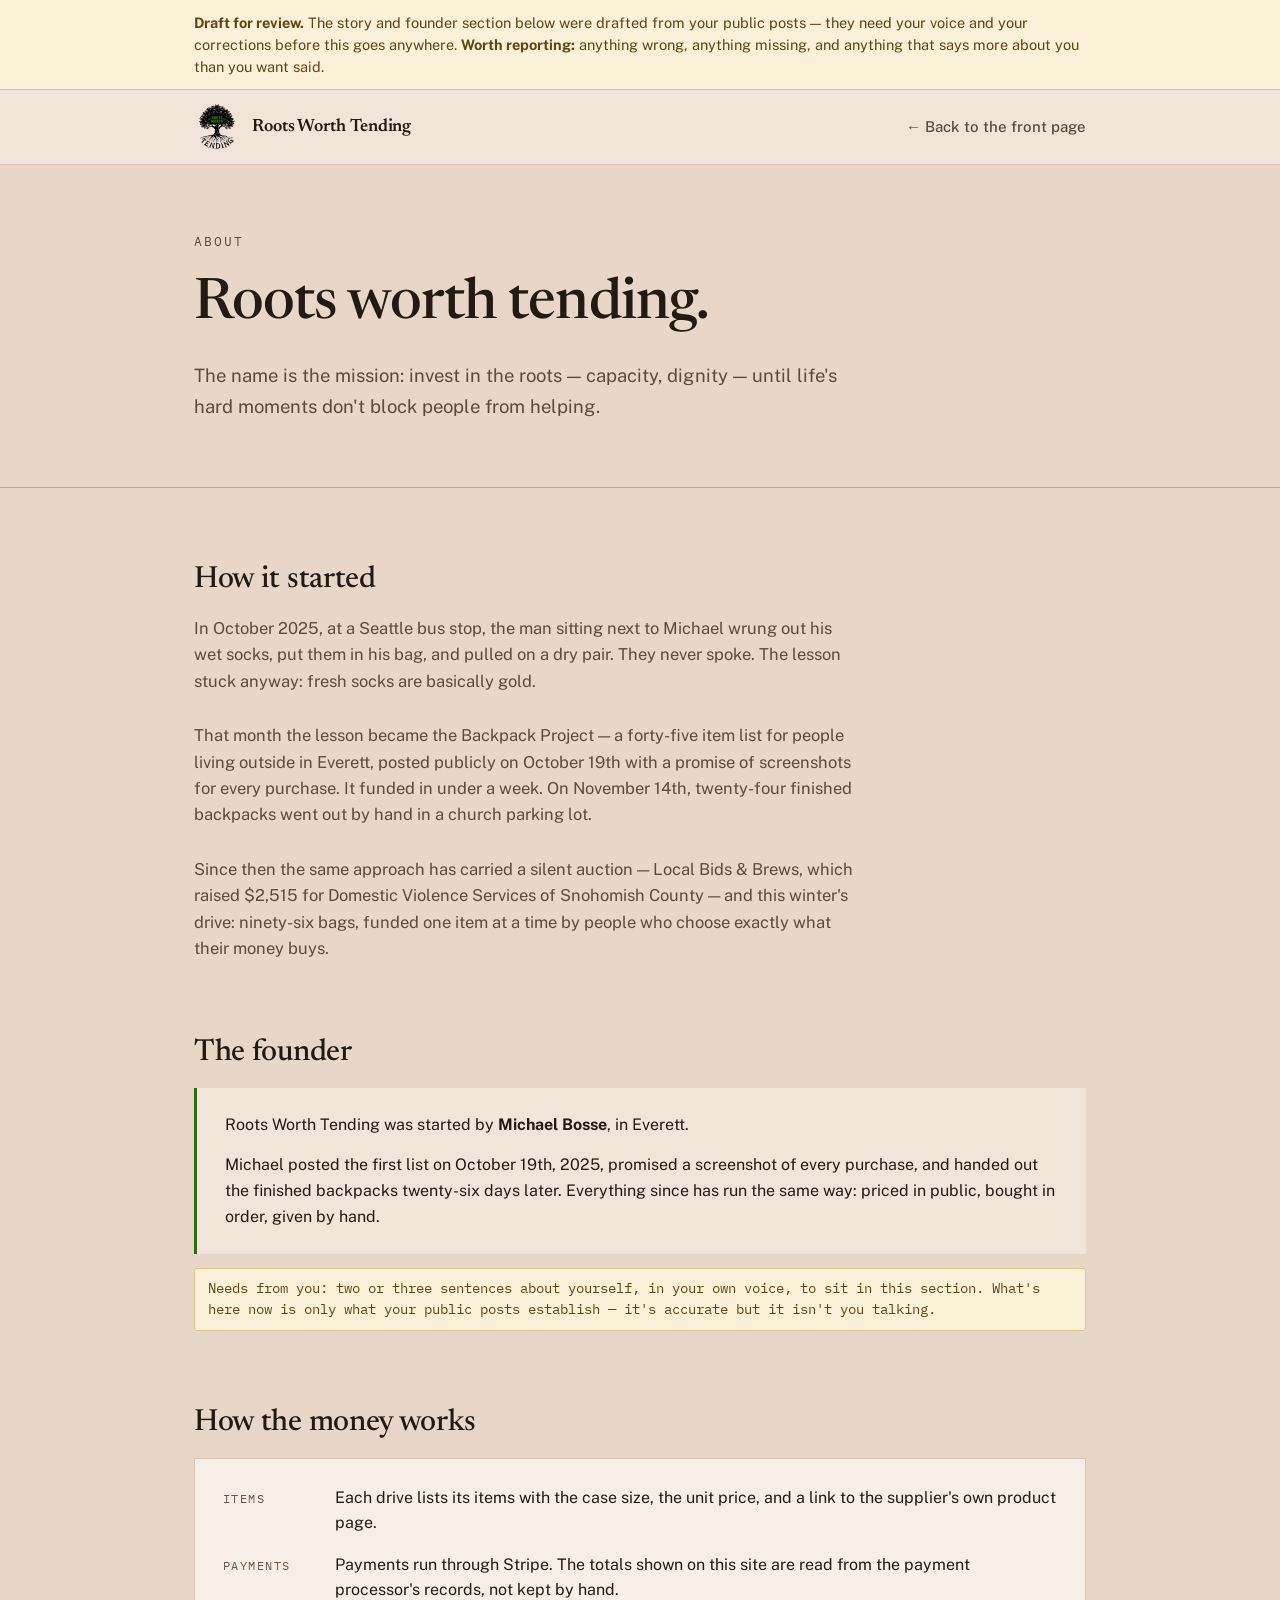
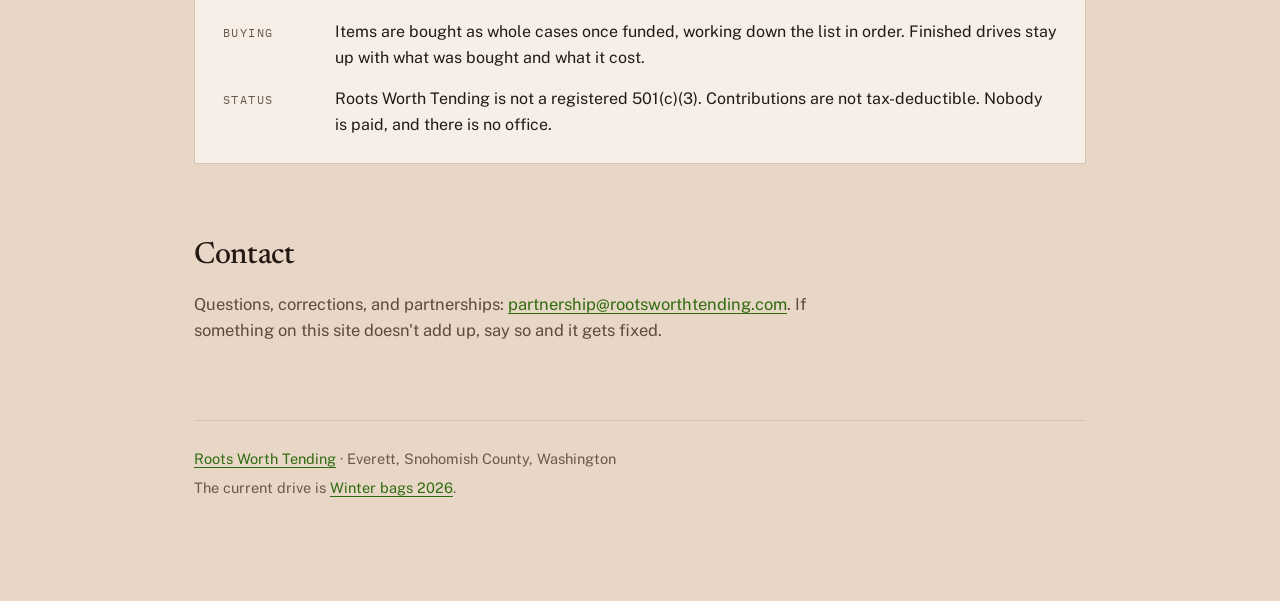
==== about.html @ d93eb004 "Create about.html" ====
<!doctype html>
<html lang="en">
<head>
<meta charset="utf-8">
<meta name="viewport" content="width=device-width,initial-scale=1">
<title>About &middot; Roots Worth Tending</title>
<meta name="description" content="How Roots Worth Tending started, who runs it, and how the money works.">
<link rel="preconnect" href="https://fonts.googleapis.com">
<link rel="preconnect" href="https://fonts.gstatic.com" crossorigin>
<link rel="stylesheet" href="https://fonts.googleapis.com/css2?family=Newsreader:ital,opsz,wght@0,6..72,400;0,6..72,500;0,6..72,600;1,6..72,400;1,6..72,500&family=Public+Sans:wght@400;500;600;700&family=IBM+Plex+Mono:wght@400;500;600&display=swap">
<link rel="stylesheet" href="style.css">
</head>
<body>

<div class="preview">
  <p><strong>Draft for review.</strong> The story and founder section below were drafted from your public posts &mdash; they need your voice and your corrections before this goes anywhere. <strong>Worth reporting:</strong> anything wrong, anything missing, and anything that says more about you than you want said.</p>
</div>

<div class="topbar">
  <div class="topbar-inner">
    <div class="brandline">
      <div class="logoslot" aria-hidden="true">LOGO<br>HERE</div>
      <a class="brandname" href="index.html">Roots Worth Tending</a>
    </div>
    <a class="backlink" href="index.html">&larr; Back to the front page</a>
  </div>
</div>

<header class="hero">
  <div class="hero-inner">
    <p class="eyebrow">About</p>
    <h1>Roots worth tending.</h1>
    <p class="lede">The name is the mission: invest in the roots &mdash; capacity, dignity &mdash; until life's hard moments don't block people from helping.</p>
  </div>
</header>

<div class="wrap">

  <section aria-labelledby="start-h">
    <h2 id="start-h">How it started</h2>
    <p class="sec-note" style="max-width:66ch;">In October 2025, at a Seattle bus stop, the man sitting next to Michael wrung out his wet socks, put them in his bag, and pulled on a dry pair. They never spoke. The lesson stuck anyway: fresh socks are basically gold.</p>
    <p class="sec-note" style="max-width:66ch;">That month the lesson became the Backpack Project &mdash; a forty-five item list for people living outside in Everett, posted publicly on October 19th with a promise of screenshots for every purchase. It funded in under a week. On November 14th, twenty-four finished backpacks went out by hand in a church parking lot.</p>
    <p class="sec-note" style="max-width:66ch;">Since then the same approach has carried a silent auction &mdash; Local Bids &amp; Brews, which raised $2,515 for Domestic Violence Services of Snohomish County &mdash; and this winter's drive: ninety-six bags, funded one item at a time by people who choose exactly what their money buys.</p>
  </section>

  <section aria-labelledby="founder-h">
    <h2 id="founder-h">The founder</h2>
    <div class="disclosure">
      <p>Roots Worth Tending was started by <strong>Michael Bosse</strong>, in Everett.</p>
      <p>Michael posted the first list on October 19th, 2025, promised a screenshot of every purchase, and handed out the finished backpacks twenty-six days later. Everything since has run the same way: priced in public, bought in order, given by hand.</p>
    </div>
    <p class="needs">Needs from you: two or three sentences about yourself, in your own voice, to sit in this section. What's here now is only what your public posts establish &mdash; it's accurate but it isn't you talking.</p>
  </section>

  <section aria-labelledby="money-h">
    <h2 id="money-h">How the money works</h2>
    <div class="money">
      <ul>
        <li><span class="k">Items</span><span class="v">Each drive lists its items with the case size, the unit price, and a link to the supplier's own product page.</span></li>
        <li><span class="k">Payments</span><span class="v">Payments run through Stripe. The totals shown on this site are read from the payment processor's records, not kept by hand.</span></li>
        <li><span class="k">Buying</span><span class="v">Items are bought as whole cases once funded, working down the list in order. Finished drives stay up with what was bought and what it cost.</span></li>
        <li><span class="k">Status</span><span class="v">Roots Worth Tending is not a registered 501(c)(3). Contributions are not tax-deductible. Nobody is paid, and there is no office.</span></li>
      </ul>
    </div>
  </section>

  <section aria-labelledby="contact-h">
    <h2 id="contact-h">Contact</h2>
    <p class="sec-note">Questions, corrections, and partnerships: <a href="mailto:partnership@rootsworthtending.com">partnership@rootsworthtending.com</a>. If something on this site doesn't add up, say so and it gets fixed.</p>
  </section>

  <footer>
    <p><a href="index.html">Roots Worth Tending</a> &middot; Everett, Snohomish County, Washington</p>
    <p>The current drive is <a href="winter-2026.html">Winter bags 2026</a>.</p>
  </footer>

</div>
</body>
</html>
---- style.css ----
:root{
  --paper:#E8D7C6; --surface:#F7EFE7; --surface-2:#F1E5D9;
  --ink:#231A14; --ink-2:#5C4A3D; --ink-3:#6B584A;
  --rule:#D6C3B0; --rule-strong:#BFA894;
  --accent:#2F6B10; --accent-hover:#24540C; --accent-soft:#DCE7CE; --accent-ink:#FFFFFF;
  --notice:#FBF0D8; --notice-rule:#DFC489; --notice-ink:#5E4713;
  --shadow:0 1px 2px rgba(60,40,26,.07), 0 4px 16px rgba(60,40,26,.06);
}
@media (prefers-color-scheme: dark){
  :root:not([data-theme="light"]){
    --paper:#15100C; --surface:#211812; --surface-2:#1B140F;
    --ink:#EFE4D9; --ink-2:#B6A392; --ink-3:#9C8877;
    --rule:#38291F; --rule-strong:#4A382B;
    --accent:#8FCB63; --accent-hover:#A9DC82; --accent-soft:#26301C; --accent-ink:#10160B;
    --notice:#241C0C; --notice-rule:#4C3D19; --notice-ink:#E4CE96;
    --shadow:0 1px 2px rgba(0,0,0,.5), 0 4px 16px rgba(0,0,0,.38);
  }
}
:root[data-theme="dark"]{
  --paper:#15100C; --surface:#211812; --surface-2:#1B140F;
  --ink:#EFE4D9; --ink-2:#B6A392; --ink-3:#9C8877;
  --rule:#38291F; --rule-strong:#4A382B;
  --accent:#8FCB63; --accent-hover:#A9DC82; --accent-soft:#26301C; --accent-ink:#10160B;
  --notice:#241C0C; --notice-rule:#4C3D19; --notice-ink:#E4CE96;
  --shadow:0 1px 2px rgba(0,0,0,.5), 0 4px 16px rgba(0,0,0,.38);
}
*{box-sizing:border-box;}
body{margin:0;background:var(--paper);color:var(--ink);
  font-family:"Public Sans","Helvetica Neue",Arial,sans-serif;
  font-size:17px;line-height:1.6;-webkit-font-smoothing:antialiased;}
.wrap{max-width:940px;margin:0 auto;padding:0 24px 96px;}
a{color:var(--accent);text-underline-offset:3px;text-decoration-thickness:1px;}
a:hover{color:var(--accent-hover);}
:focus-visible{outline:2.5px solid var(--accent);outline-offset:3px;border-radius:2px;}
.skip{position:absolute;left:-9999px;top:0;background:var(--surface);color:var(--ink);padding:12px 18px;z-index:20;border:1px solid var(--rule);}
.skip:focus{left:12px;top:12px;}
.num{font-family:"IBM Plex Mono",ui-monospace,Menlo,monospace;font-variant-numeric:tabular-nums;}

.preview{background:var(--notice);border-bottom:1px solid var(--notice-rule);color:var(--notice-ink);font-size:14.5px;line-height:1.5;}
.preview p{max-width:940px;margin:0 auto;padding:12px 24px;}

.topbar{border-bottom:1px solid var(--rule);background:var(--surface-2);}
.topbar-inner{max-width:940px;margin:0 auto;padding:14px 24px;display:flex;flex-wrap:wrap;gap:12px 28px;align-items:center;justify-content:space-between;}
.brandline{display:flex;align-items:center;gap:12px;}
.logoslot{width:46px;height:46px;flex:0 0 auto;border:0;font-size:0;color:transparent;
  background:url("logo.png") no-repeat center/contain;}
@media (prefers-color-scheme: dark){
  :root:not([data-theme="light"]) .logoslot{background-image:url("logo-dark.png");}
}
:root[data-theme="dark"] .logoslot{background-image:url("logo-dark.png");}
.brandname{font-family:Newsreader,Georgia,serif;font-size:1.12rem;font-weight:600;letter-spacing:-.005em;text-decoration:none;color:var(--ink);}
.brandname:hover{color:var(--accent);}
nav ul{list-style:none;display:flex;flex-wrap:wrap;gap:22px;margin:0;padding:0;font-size:15px;}
nav a{text-decoration:none;color:var(--ink-2);font-weight:500;}
nav a:hover,nav a[aria-current]{color:var(--accent);}
.backlink{font-size:15px;font-weight:500;color:var(--ink-2);text-decoration:none;}
.backlink:hover{color:var(--accent);}

header.hero{border-bottom:1px solid var(--rule-strong);background:var(--paper);}
.hero-inner{max-width:940px;margin:0 auto;padding:66px 24px 48px;}
.eyebrow{font-family:"IBM Plex Mono",monospace;font-size:12.5px;letter-spacing:.16em;text-transform:uppercase;color:var(--ink-2);margin:0 0 24px;}
h1{font-family:Newsreader,Georgia,serif;font-weight:500;font-size:clamp(2.3rem,5.4vw,3.55rem);
  line-height:1.07;letter-spacing:-.017em;margin:0 0 24px;text-wrap:balance;max-width:22ch;}
h1.quote{font-style:italic;max-width:20ch;}
.lede{font-size:18.5px;line-height:1.66;color:var(--ink-2);max-width:60ch;margin:0 0 18px;}
.lede strong{color:var(--ink);font-weight:600;}
.hero-note{font-family:"IBM Plex Mono",monospace;font-size:13px;color:var(--ink-3);margin:26px 0 0;padding-top:18px;border-top:1px solid var(--rule);}

section{margin-top:68px;}
h2{font-family:Newsreader,Georgia,serif;font-weight:500;font-size:1.9rem;letter-spacing:-.01em;margin:0 0 10px;text-wrap:balance;}
.sec-note{color:var(--ink-2);margin:0 0 28px;max-width:64ch;font-size:16.5px;}

.band{display:grid;grid-template-columns:repeat(auto-fit,minmax(160px,1fr));gap:1px;background:var(--rule);border:1px solid var(--rule);}
.band > div{background:var(--surface);padding:18px 20px;}
.band dt{font-family:"IBM Plex Mono",monospace;font-size:11px;letter-spacing:.13em;text-transform:uppercase;color:var(--ink-3);margin:0 0 7px;}
.band dd{margin:0;font-family:"IBM Plex Mono",monospace;font-variant-numeric:tabular-nums;font-size:23px;font-weight:500;letter-spacing:-.02em;line-height:1.2;}
.band dd small{display:block;font-size:13px;font-weight:400;color:var(--ink-2);letter-spacing:0;margin-top:6px;font-family:"Public Sans",sans-serif;}

.steps{list-style:none;margin:0;padding:0;counter-reset:s;display:flex;flex-direction:column;gap:1px;background:var(--rule);border:1px solid var(--rule);}
.steps li{background:var(--surface);padding:22px 26px;display:flex;gap:20px;align-items:flex-start;}
.steps .n{counter-increment:s;font-family:"IBM Plex Mono",monospace;font-variant-numeric:tabular-nums;font-size:13px;font-weight:600;color:var(--accent);flex:0 0 auto;padding-top:3px;}
.steps .n::before{content:counter(s,decimal-leading-zero);}
.steps.plain .n::before{content:"—";}
.steps h3{font-family:"Public Sans",sans-serif;font-size:17px;font-weight:700;margin:0 0 6px;}
.steps p{margin:0;color:var(--ink-2);font-size:16px;line-height:1.6;max-width:62ch;}

.efforts{display:flex;flex-direction:column;gap:14px;}
.effort{background:var(--surface);border:1px solid var(--rule);box-shadow:var(--shadow);padding:26px 28px;}
.effort-head{display:flex;flex-wrap:wrap;gap:6px 18px;align-items:baseline;justify-content:space-between;}
.effort h3{font-family:Newsreader,Georgia,serif;font-weight:600;font-size:1.4rem;margin:0;letter-spacing:-.006em;}
.effort h3 a{text-decoration:none;color:var(--ink);}
.effort h3 a:hover{color:var(--accent);text-decoration:underline;}
.when{font-family:"IBM Plex Mono",monospace;font-size:13px;color:var(--ink-3);white-space:nowrap;}
.effort p{margin:12px 0 0;color:var(--ink-2);font-size:16px;max-width:64ch;}
.effort-figs{display:grid;grid-template-columns:repeat(auto-fit,minmax(130px,1fr));gap:1px;background:var(--rule);border:1px solid var(--rule);margin-top:18px;}
.effort-figs > div{background:var(--surface-2);padding:13px 16px;}
.effort-figs dt{font-family:"IBM Plex Mono",monospace;font-size:10.5px;letter-spacing:.12em;text-transform:uppercase;color:var(--ink-3);margin:0 0 5px;}
.effort-figs dd{margin:0;font-family:"IBM Plex Mono",monospace;font-variant-numeric:tabular-nums;font-size:19px;font-weight:500;}
.status-chip{display:inline-flex;align-items:center;gap:8px;font-family:"IBM Plex Mono",monospace;font-size:11.5px;
  letter-spacing:.12em;text-transform:uppercase;background:var(--accent-soft);color:var(--accent);padding:5px 11px;border-radius:2px;font-weight:600;margin-bottom:14px;}
.chip-done{background:var(--surface-2);color:var(--ink-3);border:1px solid var(--rule-strong);}
.dot{width:7px;height:7px;border-radius:50%;background:var(--accent);}
.go{display:inline-block;margin-top:20px;font-weight:600;font-size:16px;background:var(--accent);color:var(--accent-ink);
  border:1px solid var(--accent);padding:11px 24px;border-radius:3px;text-decoration:none;transition:background .15s ease;}
.go:hover{background:var(--accent-hover);border-color:var(--accent-hover);color:var(--accent-ink);}
.go-quiet{background:transparent;color:var(--accent);border:1px solid var(--rule-strong);}
.go-quiet:hover{background:var(--accent-soft);color:var(--accent);border-color:var(--accent);}

.contents{list-style:none;margin:0;padding:0;display:grid;grid-template-columns:repeat(auto-fit,minmax(240px,1fr));gap:1px;background:var(--rule);border:1px solid var(--rule);}
.contents li{background:var(--surface);padding:16px 18px;display:flex;gap:14px;align-items:baseline;}
.contents .qty{font-family:"IBM Plex Mono",monospace;font-variant-numeric:tabular-nums;font-weight:600;color:var(--accent);font-size:15px;flex:0 0 auto;min-width:2.2em;}
.contents .what{font-size:15.5px;line-height:1.45;}

.manifest{display:flex;flex-direction:column;gap:14px;}
article.item{background:var(--surface);border:1px solid var(--rule);box-shadow:var(--shadow);padding:24px 26px 22px;}
.item-head{display:flex;flex-wrap:wrap;gap:8px 20px;align-items:baseline;justify-content:space-between;}
article.item h3{font-family:Newsreader,Georgia,serif;font-weight:600;font-size:1.32rem;letter-spacing:-.005em;margin:0;line-height:1.25;}
.goal{font-family:"IBM Plex Mono",monospace;font-variant-numeric:tabular-nums;font-size:1.2rem;font-weight:500;white-space:nowrap;}
.spec{font-family:"IBM Plex Mono",monospace;font-size:13.5px;line-height:1.65;color:var(--ink-2);margin:12px 0 0;}
.verify{margin:10px 0 0;font-size:14px;color:var(--ink-2);}
.meter{margin:20px 0 0;}
.track{height:10px;background:var(--accent-soft);border-radius:5px;overflow:hidden;}
.fill{height:100%;background:var(--accent);border-radius:5px;width:0%;transition:width .9s cubic-bezier(.22,.8,.3,1);}
@media (prefers-reduced-motion: reduce){.fill{transition:none;}}
.meter-label{display:flex;flex-wrap:wrap;gap:6px 16px;justify-content:space-between;margin-top:10px;
  font-family:"IBM Plex Mono",monospace;font-variant-numeric:tabular-nums;font-size:13.5px;color:var(--ink-2);}
.meter-label .pct{color:var(--ink);font-weight:500;}
.actions{margin-top:20px;display:flex;flex-wrap:wrap;gap:12px;align-items:center;}
button.give{font-family:"Public Sans",sans-serif;font-size:15.5px;font-weight:600;background:var(--accent);color:var(--accent-ink);
  border:1px solid var(--accent);padding:11px 22px;border-radius:3px;cursor:pointer;transition:background .15s ease;}
button.give:hover{background:var(--accent-hover);border-color:var(--accent-hover);}
.any{font-size:14.5px;color:var(--ink-2);}
.amtwrap{display:inline-flex;align-items:center;border:1px solid var(--rule-strong);border-radius:3px;background:var(--surface);overflow:hidden;}
.amtsign{padding:0 2px 0 12px;font-family:"IBM Plex Mono",monospace;font-size:15.5px;color:var(--ink-2);}
input.amount{width:92px;border:0;background:transparent;color:var(--ink);padding:11px 12px 11px 4px;
  font-family:"IBM Plex Mono",monospace;font-variant-numeric:tabular-nums;font-size:15.5px;}
input.amount:focus{outline:none;}
.amtwrap:focus-within{border-color:var(--accent);box-shadow:0 0 0 2.5px var(--accent-soft);}
input.amount:disabled{color:var(--ink-3);}
.amtwrap:has(input:disabled){opacity:.55;}
button.give:disabled{background:var(--surface-2);color:var(--ink-3);border-color:var(--rule-strong);cursor:default;}
button.give:disabled:hover{background:var(--surface-2);border-color:var(--rule-strong);}
article.item[data-closed] .track{opacity:.75;}
.eventmark{width:124px;height:125px;margin:0 0 22px;border-radius:50%;overflow:hidden;
  background:#FBFBF6 url("bids-logo.png") no-repeat center/116px 117px;}
@media (max-width:600px){.eventmark{width:104px;height:105px;background-size:98px 99px;}}
.rest-btn{font-family:"Public Sans",sans-serif;font-size:14.5px;font-weight:600;background:transparent;color:var(--accent);
  border:1px solid var(--rule-strong);padding:10px 16px;border-radius:3px;cursor:pointer;}
.rest-btn:hover:not(:disabled){background:var(--accent-soft);border-color:var(--accent);}
.rest-btn:disabled{color:var(--ink-3);border-color:var(--rule);cursor:default;}
input.amount[aria-invalid]{color:#B0301F;}
.amtwrap:has(input[aria-invalid]){border-color:#B0301F;box-shadow:0 0 0 2.5px rgba(176,48,31,.16);}
:root:not([data-theme="light"]) input.amount[aria-invalid]{color:#FF9B8A;}
:root[data-theme="dark"] input.amount[aria-invalid]{color:#FF9B8A;}

.basket{position:fixed;left:0;right:0;bottom:0;z-index:30;background:var(--surface);
  border-top:1px solid var(--rule-strong);box-shadow:0 -2px 18px rgba(16,28,24,.10);}
:root:not([data-theme="light"]) .basket{box-shadow:0 -2px 18px rgba(0,0,0,.45);}
:root[data-theme="dark"] .basket{box-shadow:0 -2px 18px rgba(0,0,0,.45);}
.basket[hidden]{display:none;}
.basket-inner{max-width:940px;margin:0 auto;padding:14px 24px;display:flex;flex-wrap:wrap;gap:12px 24px;
  align-items:center;justify-content:space-between;}
.basket-sum{margin:0;display:flex;flex-wrap:wrap;gap:4px 16px;align-items:baseline;}
.basket-count{font-size:15px;color:var(--ink-2);}
.basket-total{font-family:"IBM Plex Mono",monospace;font-variant-numeric:tabular-nums;font-size:22px;font-weight:600;}
.basket-acts{display:flex;gap:10px;align-items:center;}
#basket-clear{background:transparent;color:var(--ink-2);border:1px solid var(--rule-strong);font-size:14.5px;padding:10px 16px;}
#basket-clear:hover{background:var(--surface-2);color:var(--ink);border-color:var(--rule-strong);}
.go-pay{font-size:16px;padding:12px 26px;}
.basket-status{max-width:940px;margin:0 auto 12px;}
.basket-status:empty{display:none;}
body.has-basket{padding-bottom:104px;}
.thanks{margin:0 0 20px;padding:12px 16px;border-left:3px solid var(--accent);background:var(--accent-soft);
  color:var(--ink);font-size:16px;border-radius:0 3px 3px 0;}
@media (max-width:600px){
  .basket-inner{padding:12px 20px;}
  .basket-acts{width:100%;}
  .go-pay{flex:1;}
  body.has-basket{padding-bottom:150px;}
}
.status{margin-top:12px;font-size:14.5px;color:var(--notice-ink);background:var(--notice);border:1px solid var(--notice-rule);padding:9px 14px;border-radius:3px;}
.status:empty{display:none;}

.money{background:var(--surface);border:1px solid var(--rule);padding:26px 28px;}
.money ul{margin:0;padding:0;list-style:none;display:flex;flex-direction:column;gap:16px;}
.money li{display:flex;gap:16px;align-items:flex-start;}
.money .k{font-family:"IBM Plex Mono",monospace;font-size:12px;letter-spacing:.12em;text-transform:uppercase;color:var(--ink-3);flex:0 0 96px;padding-top:4px;}
.money .v{flex:1;font-size:16px;line-height:1.6;}

blockquote.source{margin:0;background:var(--surface);border:1px solid var(--rule);border-left:3px solid var(--accent);padding:26px 30px;}
blockquote.source p{margin:0 0 15px;font-size:16.5px;line-height:1.68;}
blockquote.source p:last-of-type{margin-bottom:0;}
blockquote.source cite{display:block;margin-top:20px;padding-top:16px;border-top:1px solid var(--rule);
  font-family:"IBM Plex Mono",monospace;font-size:12.5px;font-style:normal;color:var(--ink-3);letter-spacing:.04em;}

.packlist{list-style:none;margin:0;padding:0;columns:2;column-gap:34px;border:1px solid var(--rule);background:var(--surface);padding:22px 26px;}
.packlist li{break-inside:avoid;padding:5px 0;font-size:15.5px;display:flex;gap:12px;align-items:baseline;border-bottom:1px solid var(--rule);}
.packlist li:last-child{border-bottom:none;}
.packlist .n{font-family:"IBM Plex Mono",monospace;font-variant-numeric:tabular-nums;font-size:12.5px;color:var(--ink-3);flex:0 0 1.9em;}
@media (max-width:620px){.packlist{columns:1;}}

.disclosure{border-left:3px solid var(--accent);background:var(--surface-2);padding:24px 28px;}
.disclosure p{margin:0 0 14px;font-size:16px;line-height:1.62;}
.disclosure p:last-child{margin-bottom:0;}
.needs{margin-top:14px;font-size:14px;font-family:"IBM Plex Mono",monospace;line-height:1.55;
  background:var(--notice);border:1px solid var(--notice-rule);color:var(--notice-ink);padding:9px 13px;border-radius:3px;}

footer{margin-top:76px;padding-top:26px;border-top:1px solid var(--rule);color:var(--ink-3);font-size:14.5px;}
footer p{margin:0 0 6px;}

@media (max-width:600px){
  body{font-size:16.5px;}
  .hero-inner{padding:40px 20px 32px;}
  .wrap{padding:0 20px 72px;}
  .effort{padding:22px 20px;}
  article.item{padding:20px 20px 18px;}
  .steps li{flex-direction:column;gap:8px;}
  .money .k{flex-basis:100%;padding-top:0;}
  .money li{flex-direction:column;gap:4px;}
}
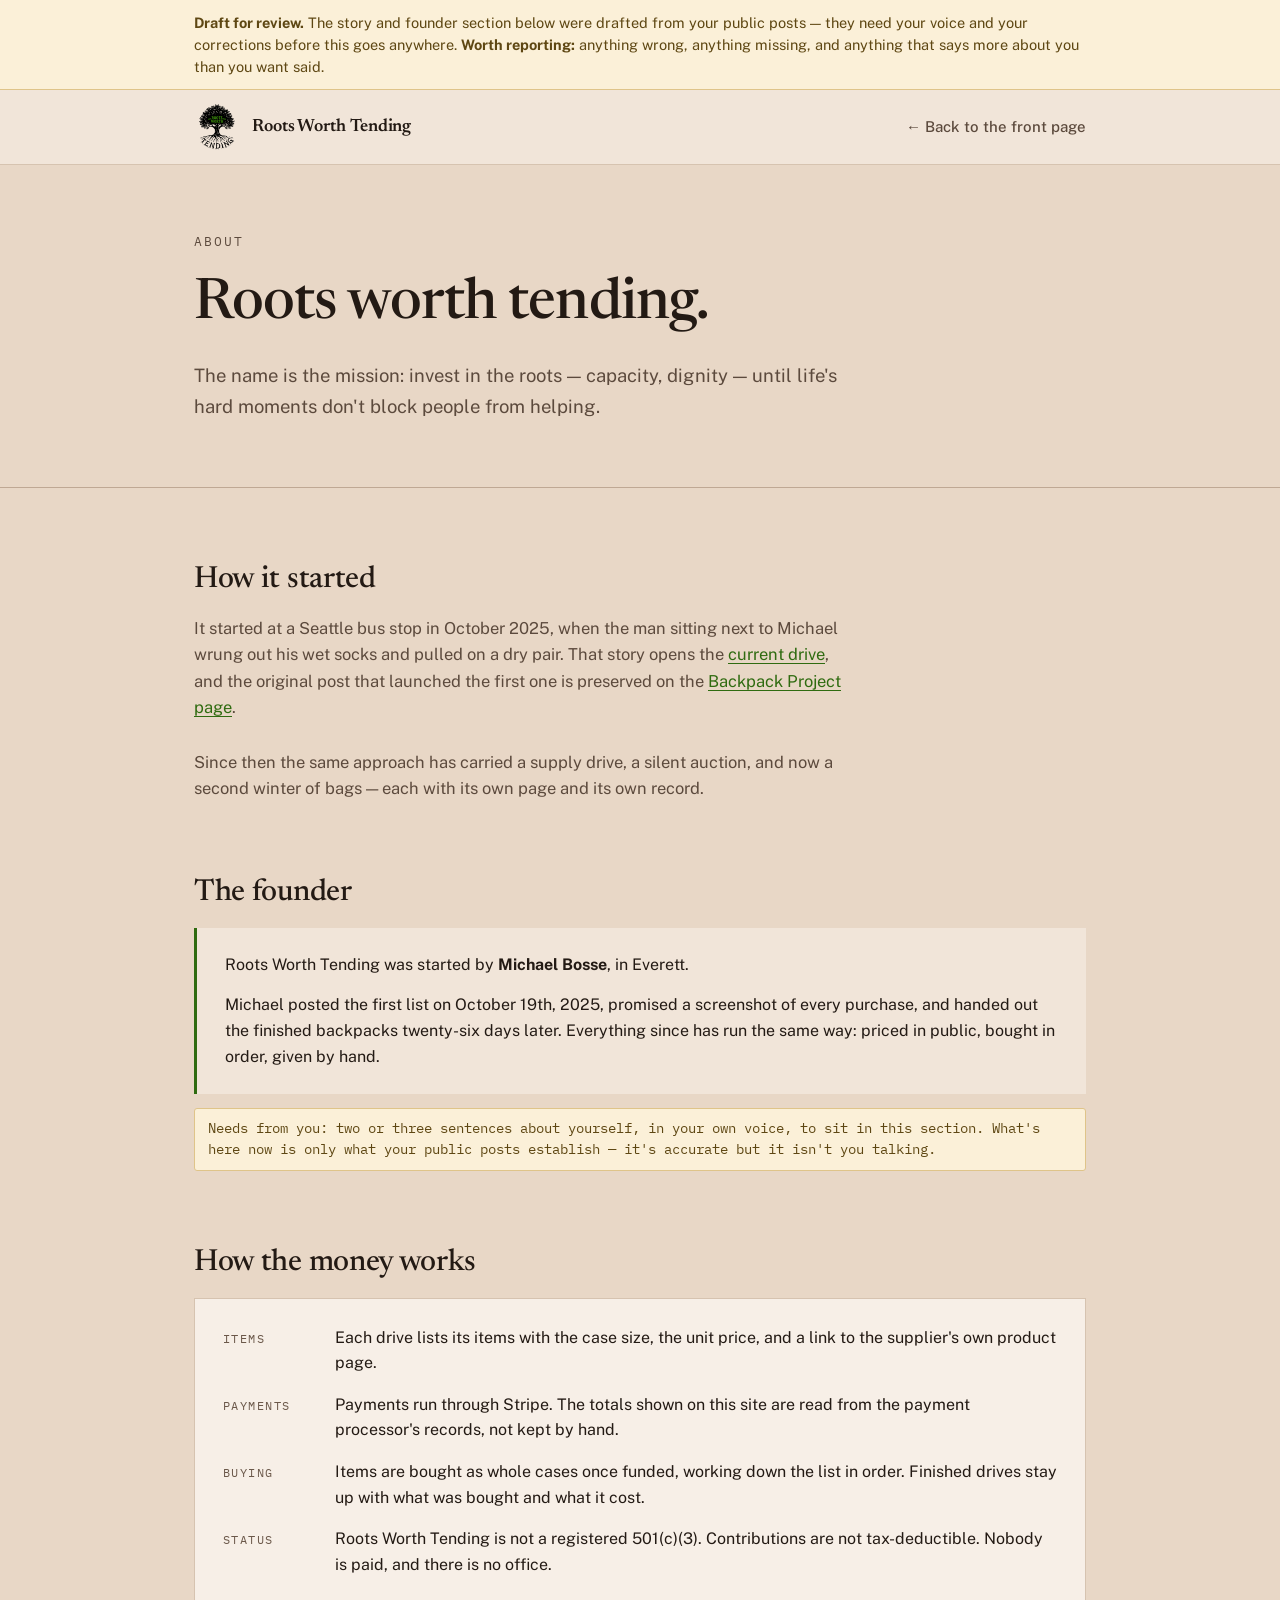
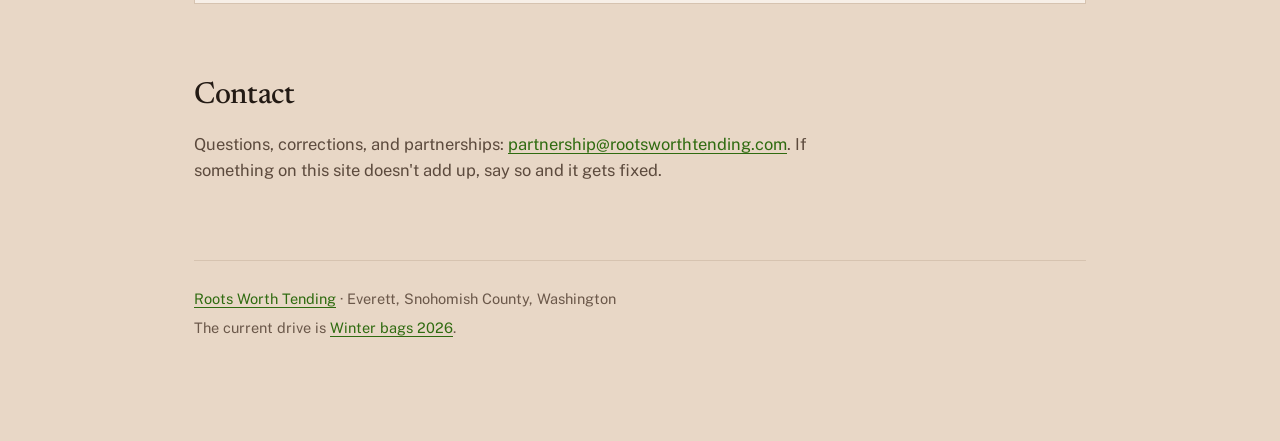
==== commit afa9af50: "Update about.html" ====
--- a/about.html
+++ b/about.html
@@ -38,9 +38,8 @@
 
   <section aria-labelledby="start-h">
     <h2 id="start-h">How it started</h2>
-    <p class="sec-note" style="max-width:66ch;">In October 2025, at a Seattle bus stop, the man sitting next to Michael wrung out his wet socks, put them in his bag, and pulled on a dry pair. They never spoke. The lesson stuck anyway: fresh socks are basically gold.</p>
-    <p class="sec-note" style="max-width:66ch;">That month the lesson became the Backpack Project &mdash; a forty-five item list for people living outside in Everett, posted publicly on October 19th with a promise of screenshots for every purchase. It funded in under a week. On November 14th, twenty-four finished backpacks went out by hand in a church parking lot.</p>
-    <p class="sec-note" style="max-width:66ch;">Since then the same approach has carried a silent auction &mdash; Local Bids &amp; Brews, which raised $2,515 for Domestic Violence Services of Snohomish County &mdash; and this winter's drive: ninety-six bags, funded one item at a time by people who choose exactly what their money buys.</p>
+    <p class="sec-note" style="max-width:66ch;">It started at a Seattle bus stop in October 2025, when the man sitting next to Michael wrung out his wet socks and pulled on a dry pair. That story opens the <a href="winter-2026.html">current drive</a>, and the original post that launched the first one is preserved on the <a href="backpack-2025.html">Backpack Project page</a>.</p>
+    <p class="sec-note" style="max-width:66ch;">Since then the same approach has carried a supply drive, a silent auction, and now a second winter of bags &mdash; each with its own page and its own record.</p>
   </section>
 
   <section aria-labelledby="founder-h">
